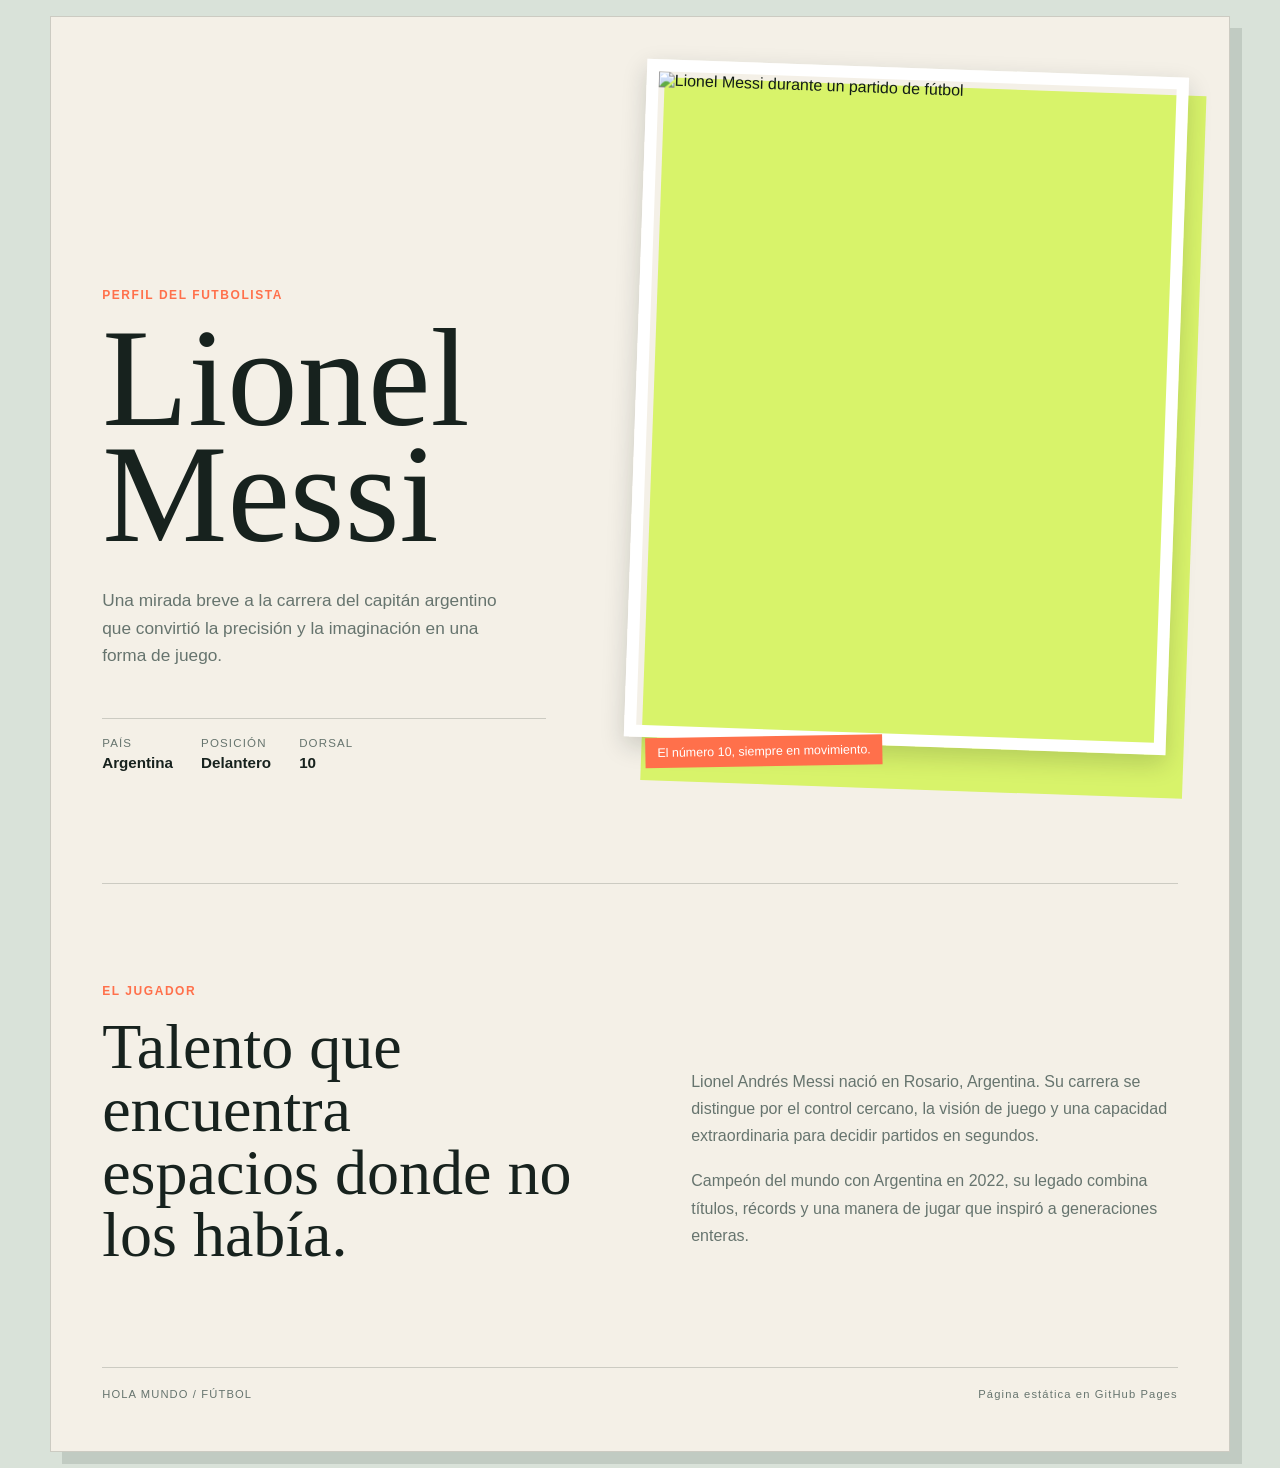
==== hola mundo/index.html @ 74495d4a "Crear sitio Hola Mundo y flujo de agentes" ====
<!doctype html>
<html lang="es">
<head>
  <meta charset="utf-8">
  <meta name="viewport" content="width=device-width, initial-scale=1">
  <meta name="description" content="Perfil de Lionel Messi, futbolista argentino.">
  <title>Lionel Messi | Perfil del futbolista</title>
  <link rel="stylesheet" href="styles.css">
</head>
<body>
  <main class="page-shell">
    <section class="hero" aria-labelledby="player-name">
      <div class="hero-copy">
        <p class="eyebrow">Perfil del futbolista</p>
        <h1 id="player-name">Lionel<br>Messi</h1>
        <p class="intro">Una mirada breve a la carrera del capitán argentino que convirtió la precisión y la imaginación en una forma de juego.</p>
        <div class="facts" aria-label="Datos principales">
          <div><span>País</span><strong>Argentina</strong></div>
          <div><span>Posición</span><strong>Delantero</strong></div>
          <div><span>Dorsal</span><strong>10</strong></div>
        </div>
      </div>
      <figure class="portrait">
        <img src="https://upload.wikimedia.org/wikipedia/commons/b/b0/Lionel_Messi_2018.jpg" alt="Lionel Messi durante un partido de fútbol">
        <figcaption>El número 10, siempre en movimiento.</figcaption>
      </figure>
    </section>

    <section class="story" aria-labelledby="story-title">
      <div>
        <p class="eyebrow">El jugador</p>
        <h2 id="story-title">Talento que encuentra espacios donde no los había.</h2>
      </div>
      <div class="story-copy">
        <p>Lionel Andrés Messi nació en Rosario, Argentina. Su carrera se distingue por el control cercano, la visión de juego y una capacidad extraordinaria para decidir partidos en segundos.</p>
        <p>Campeón del mundo con Argentina en 2022, su legado combina títulos, récords y una manera de jugar que inspiró a generaciones enteras.</p>
      </div>
    </section>

    <footer>
      <span>HOLA MUNDO / FÚTBOL</span>
      <span>Página estática en GitHub Pages</span>
    </footer>
  </main>
</body>
</html>
---- hola mundo/styles.css ----
:root {
  --ink: #17221e;
  --muted: #66746e;
  --paper: #f4f0e7;
  --acid: #d8f36a;
  --orange: #ff704b;
  --line: rgba(23, 34, 30, .18);
  --display: Georgia, 'Times New Roman', serif;
  --body: 'Trebuchet MS', 'Segoe UI', sans-serif;
}

* { box-sizing: border-box; }

body {
  margin: 0;
  color: var(--ink);
  background: #d9e2d9;
  font-family: var(--body);
}

.page-shell {
  width: min(1180px, calc(100% - 32px));
  margin: 16px auto;
  padding: clamp(20px, 4vw, 56px);
  background: var(--paper);
  border: 1px solid var(--line);
  box-shadow: 12px 12px 0 rgba(23, 34, 30, .12);
}

.hero {
  display: grid;
  grid-template-columns: minmax(0, .9fr) minmax(300px, 1.1fr);
  gap: clamp(32px, 7vw, 100px);
  align-items: end;
  min-height: 620px;
  padding-bottom: clamp(48px, 9vw, 112px);
  border-bottom: 1px solid var(--line);
}

.eyebrow {
  margin: 0 0 18px;
  color: var(--orange);
  font-size: .75rem;
  font-weight: 700;
  letter-spacing: .13em;
  text-transform: uppercase;
}

h1, h2 { font-family: var(--display); font-weight: 400; letter-spacing: 0; }

h1 {
  max-width: 590px;
  margin: 0;
  font-size: clamp(4rem, 11vw, 9rem);
  line-height: .82;
}

.intro {
  max-width: 400px;
  margin: 36px 0 0;
  color: var(--muted);
  font-size: 1.08rem;
  line-height: 1.6;
}

.facts {
  display: flex;
  gap: 28px;
  margin-top: 48px;
  padding-top: 18px;
  border-top: 1px solid var(--line);
}

.facts div { display: grid; gap: 5px; }
.facts span { color: var(--muted); font-size: .72rem; text-transform: uppercase; letter-spacing: .1em; }
.facts strong { font-size: .95rem; }

.portrait {
  position: relative;
  margin: 0;
  transform: rotate(2deg);
}

.portrait::before {
  position: absolute;
  inset: 18px -18px -18px 18px;
  z-index: 0;
  background: var(--acid);
  content: '';
}

.portrait img {
  position: relative;
  z-index: 1;
  display: block;
  width: 100%;
  aspect-ratio: 4 / 5;
  object-fit: cover;
  filter: saturate(.82) contrast(1.06);
  border: 12px solid #fff;
  box-shadow: 0 9px 24px rgba(23, 34, 30, .18);
}

figcaption {
  position: relative;
  z-index: 2;
  display: inline-block;
  margin: -8px 0 0 22px;
  padding: 8px 12px;
  background: var(--orange);
  color: #fff;
  font-size: .78rem;
  transform: rotate(-3deg);
}

.story {
  display: grid;
  grid-template-columns: 1fr 1fr;
  gap: clamp(32px, 8vw, 140px);
  padding: clamp(48px, 8vw, 100px) 0;
}

h2 {
  max-width: 470px;
  margin: 0;
  font-size: clamp(2.4rem, 5vw, 4.6rem);
  line-height: .98;
}

.story-copy { max-width: 480px; align-self: end; color: var(--muted); line-height: 1.7; }
.story-copy p { margin: 0 0 18px; }

footer {
  display: flex;
  justify-content: space-between;
  gap: 16px;
  padding-top: 20px;
  border-top: 1px solid var(--line);
  color: var(--muted);
  font-size: .7rem;
  letter-spacing: .1em;
}

@media (max-width: 700px) {
  .page-shell { width: calc(100% - 20px); margin: 10px auto; padding: 22px; }
  .hero, .story { grid-template-columns: 1fr; }
  .hero { min-height: auto; gap: 52px; }
  .portrait { width: calc(100% - 18px); margin: 0 18px 0 0; }
  .facts { flex-wrap: wrap; gap: 18px 24px; margin-top: 32px; }
  footer { flex-direction: column; }
}
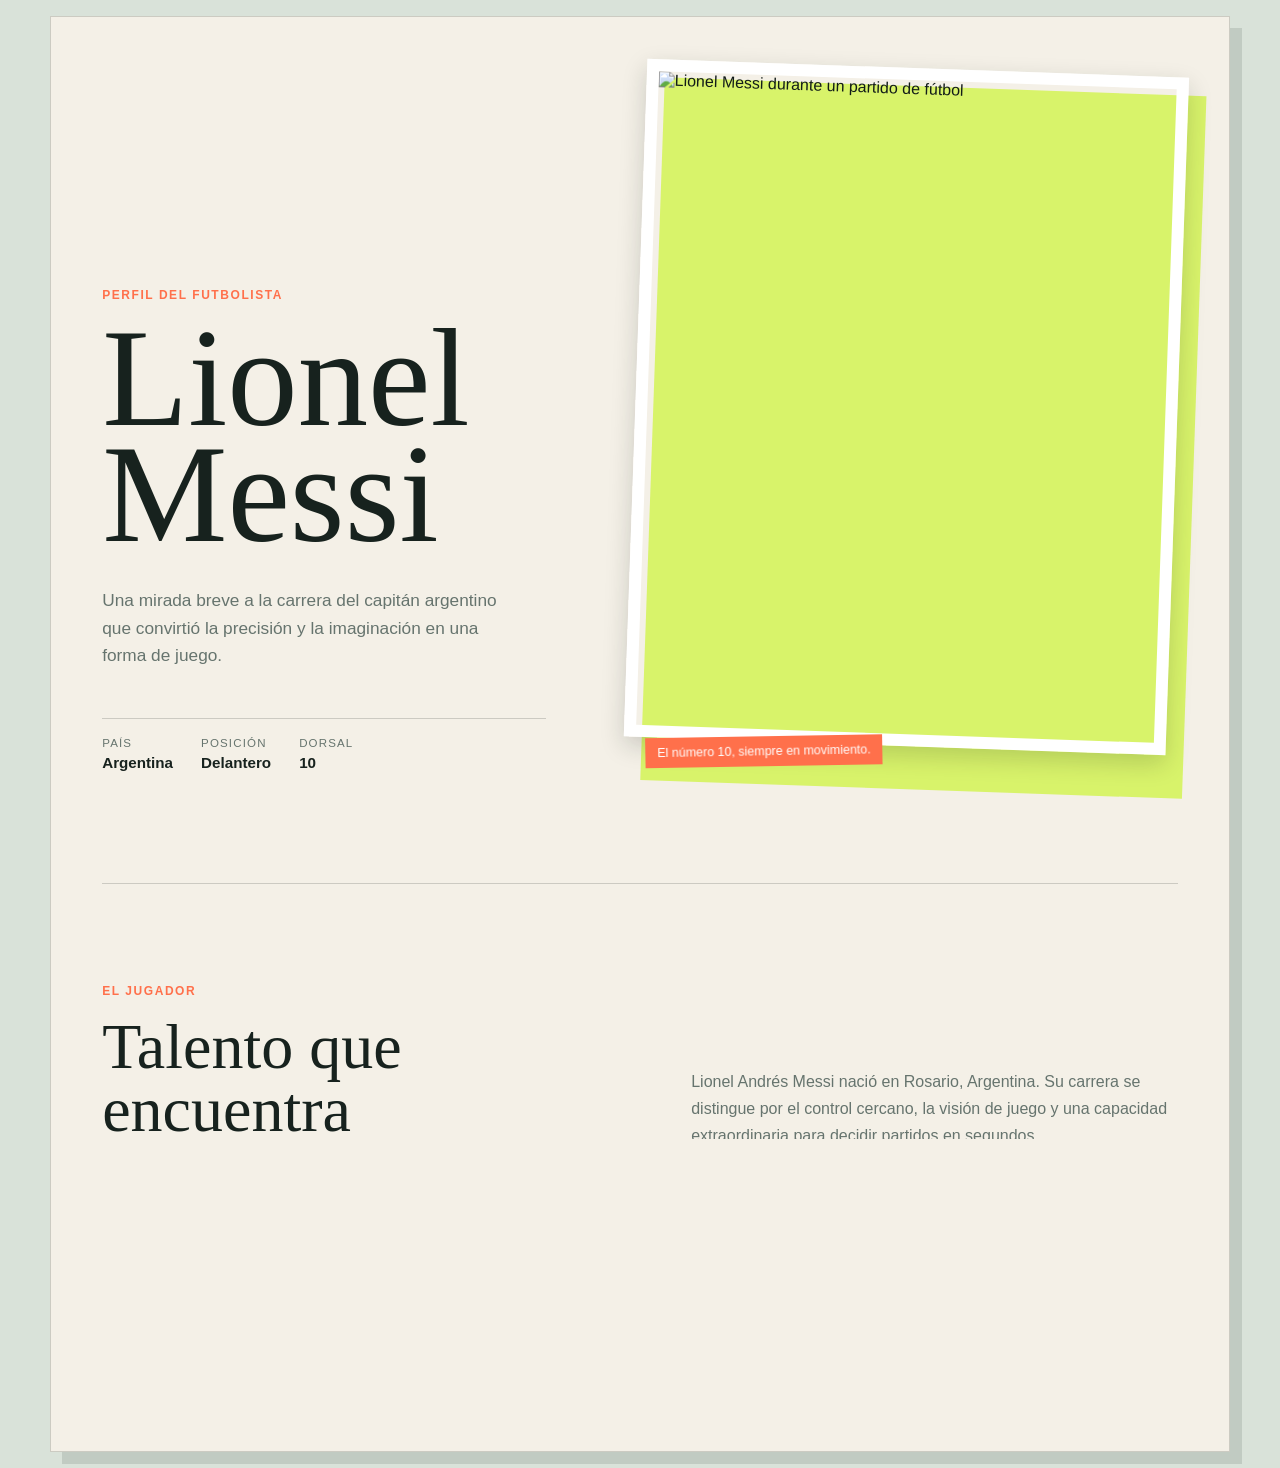
==== commit 02e2d08d: "Implementar tarea con OpenCode" ====
--- a/hola mundo/index.html
+++ b/hola mundo/index.html
@@ -4,12 +4,14 @@
   <meta charset="utf-8">
   <meta name="viewport" content="width=device-width, initial-scale=1">
   <meta name="description" content="Perfil de Lionel Messi, futbolista argentino.">
+  <meta name="theme-color" content="#d8f36a">
   <title>Lionel Messi | Perfil del futbolista</title>
+  <link rel="icon" href="data:image/svg+xml,<svg xmlns='http://www.w3.org/2000/svg' viewBox='0 0 100 100'><rect width='100' height='100' rx='20' fill='%23d8f36a'/><text x='50' y='72' font-size='62' text-anchor='middle' font-family='Georgia,serif' fill='%2317221e'>10</text></svg>">
   <link rel="stylesheet" href="styles.css">
 </head>
 <body>
   <main class="page-shell">
-    <section class="hero" aria-labelledby="player-name">
+    <section class="hero reveal" aria-labelledby="player-name">
       <div class="hero-copy">
         <p class="eyebrow">Perfil del futbolista</p>
         <h1 id="player-name">Lionel<br>Messi</h1>
@@ -21,12 +23,12 @@
         </div>
       </div>
       <figure class="portrait">
-        <img src="https://upload.wikimedia.org/wikipedia/commons/b/b0/Lionel_Messi_2018.jpg" alt="Lionel Messi durante un partido de fútbol">
+        <img src="https://upload.wikimedia.org/wikipedia/commons/b/b0/Lionel_Messi_2018.jpg" alt="Lionel Messi durante un partido de fútbol" width="900" height="1125">
         <figcaption>El número 10, siempre en movimiento.</figcaption>
       </figure>
     </section>
 
-    <section class="story" aria-labelledby="story-title">
+    <section class="story reveal" aria-labelledby="story-title">
       <div>
         <p class="eyebrow">El jugador</p>
         <h2 id="story-title">Talento que encuentra espacios donde no los había.</h2>
@@ -37,10 +39,11 @@
       </div>
     </section>
 
-    <footer>
+    <footer class="reveal">
       <span>HOLA MUNDO / FÚTBOL</span>
       <span>Página estática en GitHub Pages</span>
     </footer>
   </main>
+  <script src="script.js"></script>
 </body>
 </html>
--- a/hola mundo/styles.css
+++ b/hola mundo/styles.css
@@ -16,6 +16,28 @@
   color: var(--ink);
   background: #d9e2d9;
   font-family: var(--body);
+}
+
+p { overflow-wrap: break-word; }
+
+img { max-width: 100%; height: auto; }
+
+.reveal {
+  opacity: 0;
+  transform: translateY(22px);
+  animation: reveal-up .7s ease-out forwards;
+}
+
+@keyframes reveal-up {
+  to { opacity: 1; transform: translateY(0); }
+}
+
+.hero { animation-delay: .05s; }
+.story { animation-delay: .15s; }
+footer.reveal { animation-delay: .25s; }
+
+@media (prefers-reduced-motion: reduce) {
+  .reveal { animation: none; opacity: 1; transform: none; }
 }
 
 .page-shell {
@@ -87,7 +109,10 @@
   z-index: 0;
   background: var(--acid);
   content: '';
+  transition: transform .5s cubic-bezier(.2, .8, .2, 1);
 }
+
+.portrait:hover::before { transform: translate(6px, -6px); }
 
 .portrait img {
   position: relative;
@@ -99,6 +124,14 @@
   filter: saturate(.82) contrast(1.06);
   border: 12px solid #fff;
   box-shadow: 0 9px 24px rgba(23, 34, 30, .18);
+  transition: transform .5s cubic-bezier(.2, .8, .2, 1);
+}
+
+.portrait:hover img { transform: scale(1.02); }
+
+@media (prefers-reduced-motion: reduce) {
+  .portrait::before, .portrait img { transition: none; }
+  .portrait:hover img { transform: none; }
 }
 
 figcaption {
